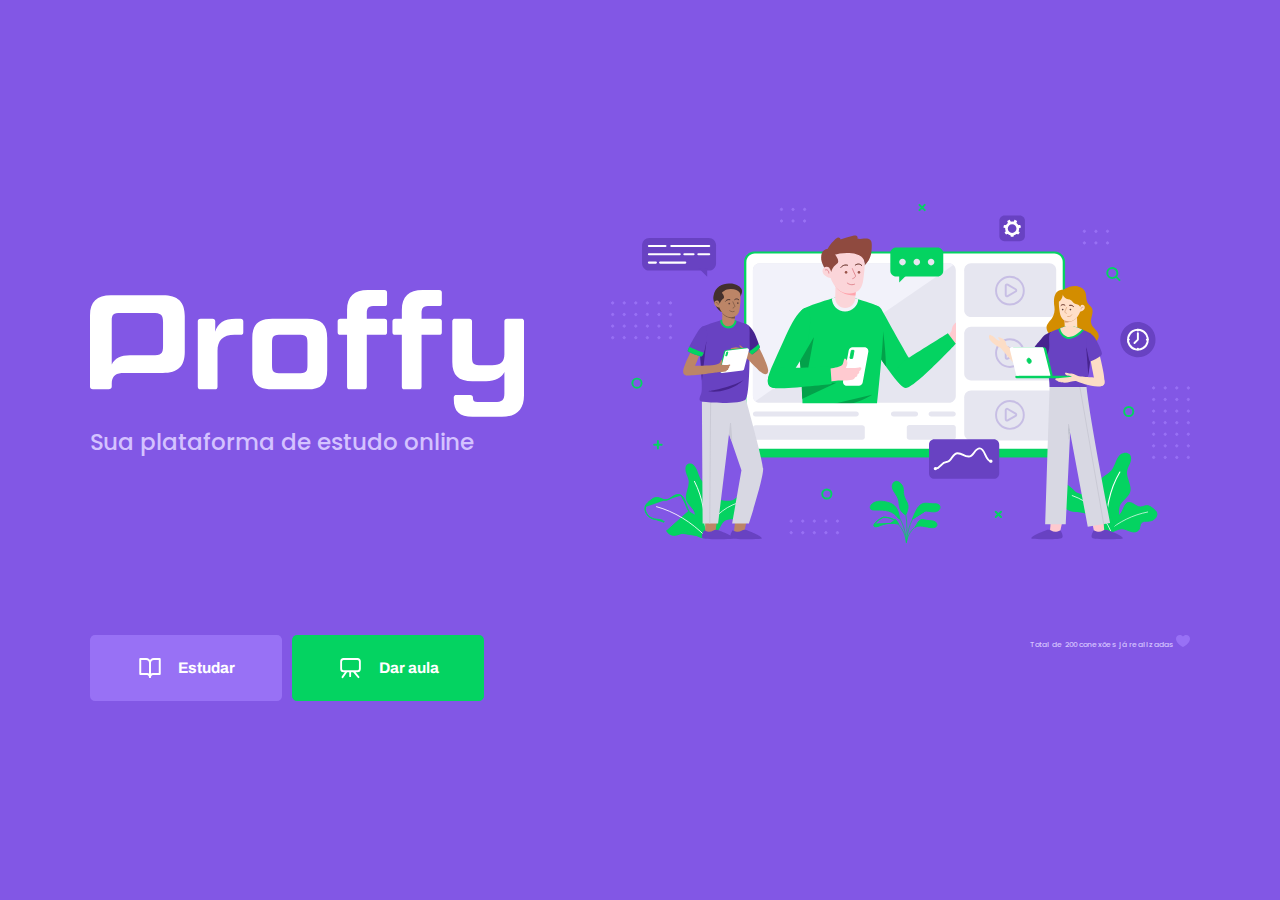
==== NextLevelWeek/index.html @ d2464a6d "NLW - Código da Interface" ====
<!DOCTYPE html>
<html lang="pt_br"><!---Lang é um atributo--->
<head>
    <meta charset="UTF-8">
    <meta name="viewport" 
    content="width=device-width, initial-scale=1.0"> 
    <title>Proffy - Plataforma de estudo online</title>

    
    <link rel="stylesheet" href="./styles/main.css">
    <link rel="stylesheet" href="./styles/partials/page-landing.css">

    <link href="https://fonts.googleapis.com/css2?family=Archivo:wght@400;700&amp;family=Poppins:wght@400;600&amp;display=swap" rel="stylesheet">

</head>
<body id="page-landing">
    <div id="container">
        <div class="logo-container">
            <img src="./images/logo.svg" alt="Proffy">
            <h2>Sua plataforma de estudo online</h2>
        </div>

        <img class="hero-image" src="./images/landing.svg" alt="Plataforma de estudo">

        <div class="buttons-container">
            <a class="study" href="/study.html">
                <img src="./images/icons/study.svg" alt="Estudar">
                Estudar
            </a>
            <a class="give-classes" href="/give-classes.html">
                <img src="./images/icons/give-classes.svg" alt="Dar aula">
                Dar aula
            </a>
        </div>
        <p class="total-connections">
            Total de 200 conexões já realizadas
            <img src="./images/icons/purple-heart.svg" alt="Coração roxo">
        </p>
    </div>

</body>
</html>
---- NextLevelWeek/styles/main.css ----
:root {
    /* Variaveis*/
    --color-background: #e43c3ce8;
    --color-primary-lighter: #9871F5;
    --color-primary-light: #916BEA;
    --color-primary: #8257E5;
    --color-primary-dark: #774DD6;
    --color-primary-darker: #6842c2;
    --color-secondary: #04D361;
    --color-secondary-dark: #04BF58;
    --color-title-in-primary: #FFFFFF;
    --color-text-in-primary: #D4C2FF;
    --color-text-title: #32264D;
    --color-text-complement: #9C98A6;
    --color-text-base: #6A6180;
    --color-line-in-white: #E6E6F0;
    --color-input-background: #F8F8FC;
    --color-button-text: #FFFFFF;
    --color-box-base: #FFFFFF;
    --color-box-footer: #FAFAFC;
    --color-small-info: #C1BCCC;
    --color-vermelha: red;
    /* tamanho da fonte padrão: 16px - 100% - 1rem */
    font-size: 60%; /* controle das medidas rem */
}

* {
    margin: 0; /*Margem*/
    padding: 0; /*Preenchimento*/
    box-sizing: border-box;
}
body {
    height: 100vh;
    background-color: var(--color-background);/*Cor de fundo*/
    display: flex; /*Exibição*/
    align-items: center; /*Alinha toda a exibição*/
    justify-content: center; 
    
}

body,
input,
button,
textarea{
    /*font: 500 1.6rem Poppins;*/
    font-weight: 500;
    font-family: Poppins;
    font-size: 1.6rem; /*Tamanho do texto*/
    color: var(--color-vermelha) /*Cores do texto*/
}
#container {
    width: 90vw; /*Largura da caixa*/
    max-width: 700px; /*Largura maxima*/
    /*border: 1px solid rgb(255, 255, 255); /*Bordas*/
}

@media (min-width:700px){
    :root{
        font-size: 62.5%; /*todo 1rem vai ser relativo a 10px*/
    }
}
---- NextLevelWeek/styles/partials/page-landing.css ----
:root{
    font-size: 40%; /* modificar as medidas rem */
}
#page-landing { /*Cor de fundo*/
    background: var(--color-primary);
}
#page-landing #container{ /*Cores dos textos*/
    color: var(--color-text-in-primary);
}

.logo-container{ 
    text-align: center;/*Centralizando o texto*/
    margin-bottom: 3.2rem;/*Distância da caixa do titulo para a caixa da imagem*/
}
.logo-container h2{/*Sub titulo*/
    font-weight: 500;
    font-size: 3.6rem;
    line-height: 4.6rem; 
    margin-top: 0.8rem;
}

.logo-container img{/* Altura do Titulo*/
    height: 10rem; 
}
.hero-image {/*Largura da imagem*/
    width: 100%;
}
.buttons-container{
    display: flex; 
    /* Display ta funcinando em conjunto com justify-content*/
    justify-content: center;
    margin: 3.2rem 0;
}
.buttons-container a{
    width: 30rem;
    height: 10.4rem;
    
    border-radius: .8rem; /*Arrendoda as bordas*/
    margin-right: 1.6rem; /*Separa um botão do outro*/

    font: 700 2.4rem Archivo;
    
    display: flex;
    align-items: center;
    justify-content: center;

    text-decoration: none;

    transition: background 0.2s;

    color: var(--color-button-text)
}

.buttons-container img{
    width: 4rem;
    margin-right: 2.4rem;
}

.buttons-container a.study{
    background: var(--color-primary-lighter);
}

.buttons-container a.study:hover {/*Passando o mouse mo botão transparente*/
    background: var(--color-primary-light);
}

.buttons-container a.give-classes{
    background: var(--color-secondary);
    margin-right: 0;
}

.buttons-container a.give-classes:hover{ /*Passando o mouse mo botão verde*/
    background: var(--color-secondary-dark);
}

.total-connection{ /*Texto da 200 conexões*/
    font-size: 1.8rem;
    display: flex;
    align-items: center;
    justify-content: center;
}

.total-connection img{ /*imagem do coraçãozinho*/
    margin-left: 0.8rem; /*Afastando o coração*/
}

@media (max-width: 699px){
    :root{
        font-size: 40%; /* modificar as medidas rem */
    }
}

@media (min-width: 1100px) { /*Regra aplicada somente quando cumprir certo padrão*/
    #page-landing #container {
        max-width: 1100px;
        display: grid; /*Semelhante a matrix(3x3)*/
        grid-template-columns: 2fr 1fr 2fr; /*Soma todos e ver se é melhro que o max-width*/
        grid-template-rows: 350px 1fr;
        grid-template-areas: 
        "proffy image image"
        "button button texting";
        column-gap: 87px;
        row-gap: 86px;
    }

    .logo-container{
        grid-area: proffy;
        text-align: initial;/*Puxa para o inicio*/
        align-self: center; /*Fixando o conteudo no grid*/
        margin: 0;
    }

    .logo-container img{
      height: 127px;  
    }

    .hero-image {
        grid-area: image;
        height: 350px;
    }

    .buttons-container {
        grid-area: button;
        justify-content: flex-start; /*Inicio do flex*/
        margin: 0;
    }

    .total-connections {
        grid-area: texting;
        justify-self: end;
        font-size: 1.2rem;
    }

}
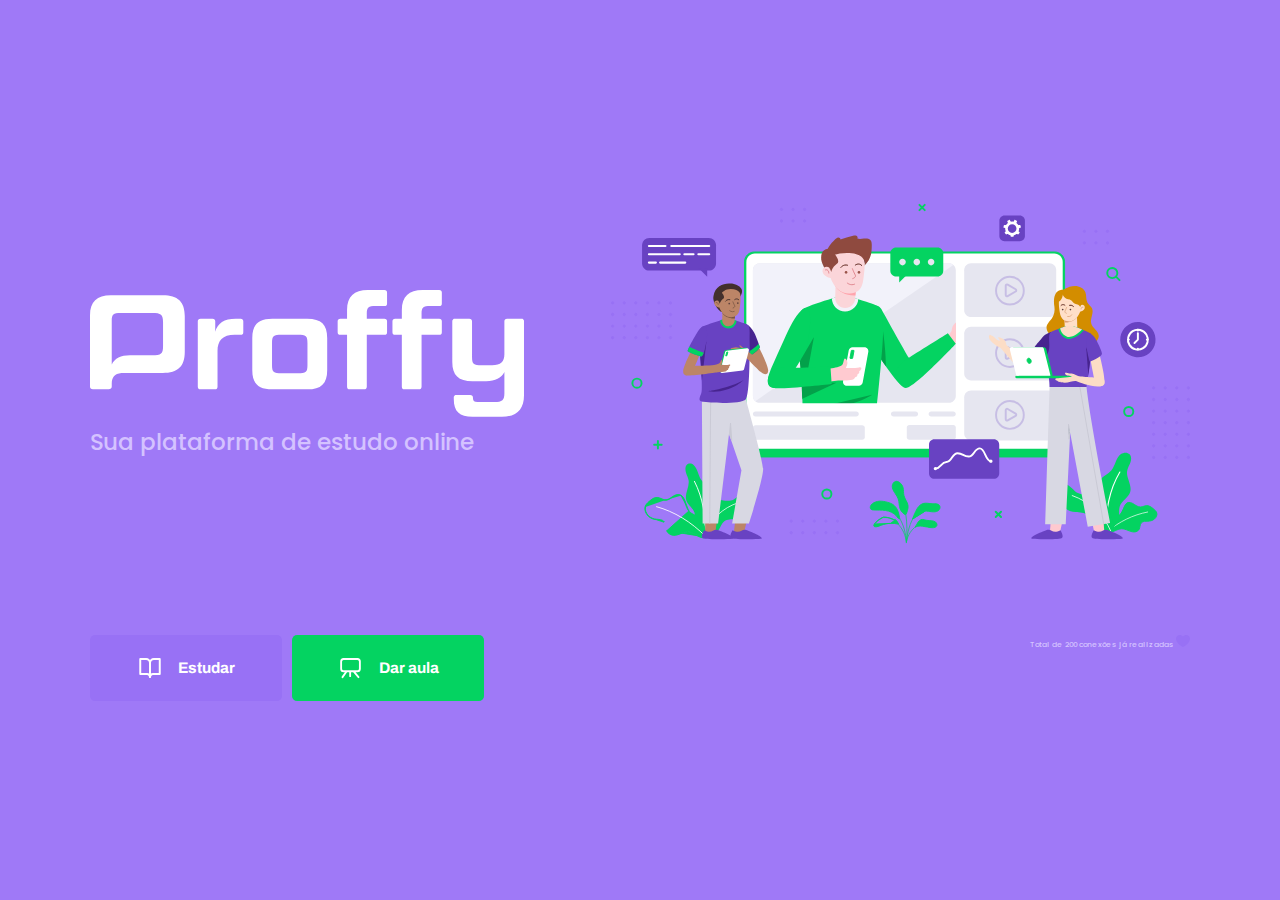
==== commit 625475f5: "Código da aplicação(NLW)" ====
--- a/NextLevelWeek/index.html
+++ b/NextLevelWeek/index.html
@@ -4,9 +4,12 @@
     <meta charset="UTF-8">
     <meta name="viewport" 
     content="width=device-width, initial-scale=1.0"> 
+    <meta name="theme-color" content="#8257ES">
+    
     <title>Proffy - Plataforma de estudo online</title>
 
-    
+    <link rel="shortcut icon" href="./images/favicon.png" type="image/png"> 
+
     <link rel="stylesheet" href="./styles/main.css">
     <link rel="stylesheet" href="./styles/partials/page-landing.css">
 
@@ -23,11 +26,11 @@
         <img class="hero-image" src="./images/landing.svg" alt="Plataforma de estudo">
 
         <div class="buttons-container">
-            <a class="study" href="/study.html">
+            <a class="study" href="http://127.0.0.1:5500/NextLevelWeek/study.html">
                 <img src="./images/icons/study.svg" alt="Estudar">
                 Estudar
             </a>
-            <a class="give-classes" href="/give-classes.html">
+            <a class="give-classes" href="http://127.0.0.1:5500/NextLevelWeek/give-classes.html">
                 <img src="./images/icons/give-classes.svg" alt="Dar aula">
                 Dar aula
             </a>
--- a/NextLevelWeek/styles/main.css
+++ b/NextLevelWeek/styles/main.css
@@ -1,22 +1,22 @@
 
 :root {
     /* Variaveis*/
-    --color-background: #e43c3ce8;
+    --color-background: #ffffffe8;
     --color-primary-lighter: #9871F5;
     --color-primary-light: #916BEA;
-    --color-primary: #8257E5;
+    --color-primary: #9c75f7f8;
     --color-primary-dark: #774DD6;
     --color-primary-darker: #6842c2;
     --color-secondary: #04D361;
-    --color-secondary-dark: #04BF58;
-    --color-title-in-primary: #FFFFFF;
+    --color-secondary-dark: #136639;
+    --color-title-in-primary: #ffffff;
     --color-text-in-primary: #D4C2FF;
     --color-text-title: #32264D;
     --color-text-complement: #9C98A6;
     --color-text-base: #6A6180;
     --color-line-in-white: #E6E6F0;
     --color-input-background: #F8F8FC;
-    --color-button-text: #FFFFFF;
+    --color-button-text: #ffffff;
     --color-box-base: #FFFFFF;
     --color-box-footer: #FAFAFC;
     --color-small-info: #C1BCCC;
@@ -47,7 +47,7 @@
     font-weight: 500;
     font-family: Poppins;
     font-size: 1.6rem; /*Tamanho do texto*/
-    color: var(--color-vermelha) /*Cores do texto*/
+    color: var(--color-text-base) /*Cores do texto*/
 }
 #container {
     width: 90vw; /*Largura da caixa*/
